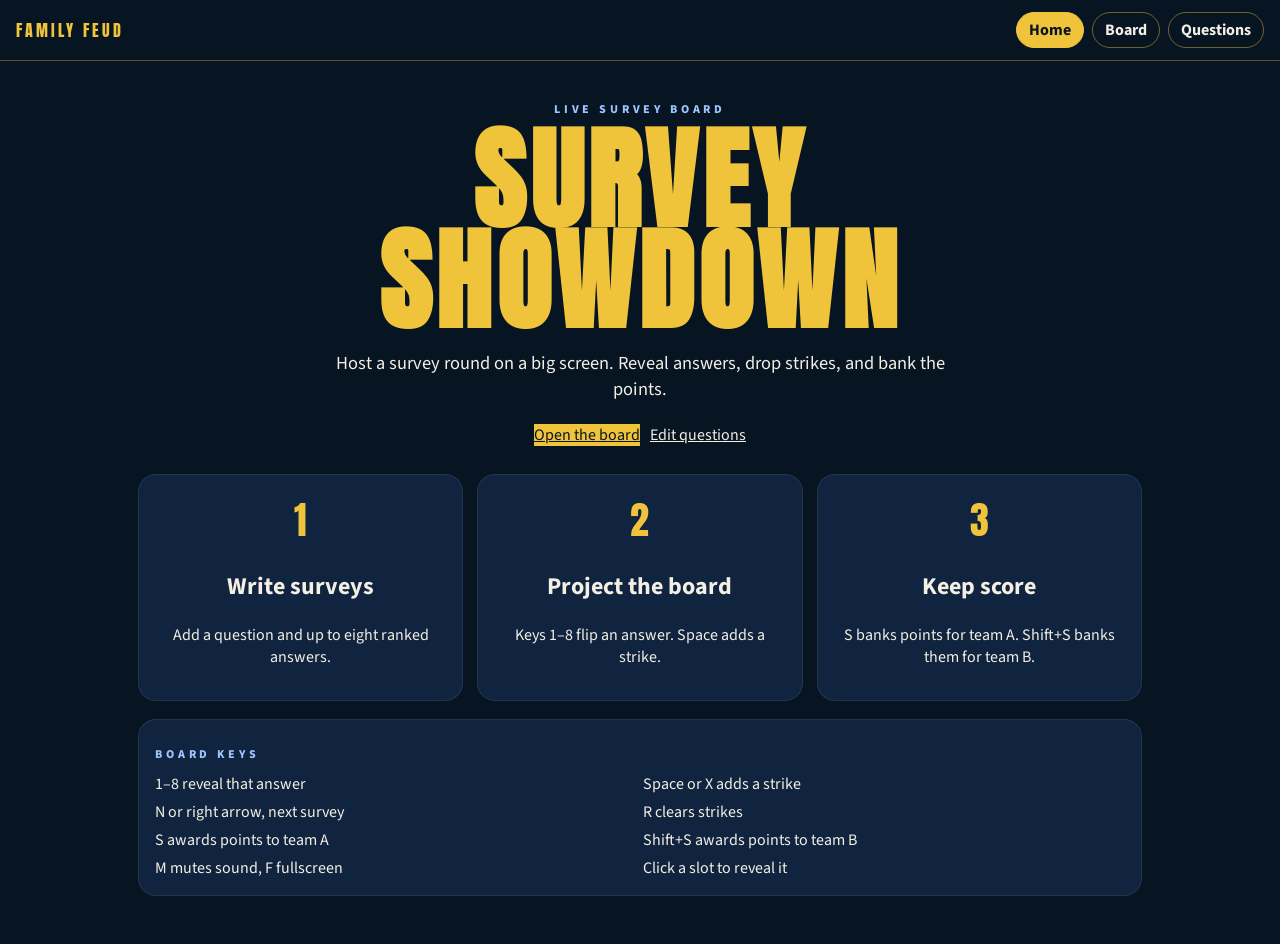
==== index.html @ 29b5832f "Update index.html" ====
<!DOCTYPE html>
<html lang="en">
<head>
  <meta charset="UTF-8" />
  <meta name="viewport" content="width=device-width, initial-scale=1" />
  <title>Family Feud</title>
  <link rel="preconnect" href="https://fonts.googleapis.com" />
  <link href="https://fonts.googleapis.com/css2?family=Anton&family=Source+Sans+3:wght@400;700;800&display=swap" rel="stylesheet" />
  <link rel="stylesheet" href="css/site.css" />
</head>
<body data-page="home">
  <header class="nav">
    <a class="brand" href="index.html">FAMILY FEUD</a>
    <nav class="links">
      <a data-nav="home" href="index.html">Home</a>
      <a data-nav="board" href="board.html">Board</a>
      <a data-nav="admin" href="admin.html">Questions</a>
    </nav>
  </header>
  <main class="wrap center">
    <p class="kicker">LIVE SURVEY BOARD</p>
    <h1>SURVEY<br />SHOWDOWN</h1>
    <p class="lede" style="margin-inline:auto">Host a survey round on a big screen. Reveal answers, drop strikes, and bank the points.</p>
    <div class="row">
      <a class="gold" href="board.html">Open the board</a>
      <a href="admin.html">Edit questions</a>
    </div>
    <section class="cards">
      <article class="card"><div class="num">1</div><h2>Write surveys</h2><p>Add a question and up to eight ranked answers.</p></article>
      <article class="card"><div class="num">2</div><h2>Project the board</h2><p>Keys 1–8 flip an answer. Space adds a strike.</p></article>
      <article class="card"><div class="num">3</div><h2>Keep score</h2><p>S banks points for team A. Shift+S banks them for team B.</p></article>
    </section>
    <section class="panel" style="margin-top:18px;text-align:left">
      <h2 class="kicker">BOARD KEYS</h2>
      <div class="keys">
        <div>1–8 reveal that answer</div>
        <div>Space or X adds a strike</div>
        <div>N or right arrow, next survey</div>
        <div>R clears strikes</div>
        <div>S awards points to team A</div>
        <div>Shift+S awards points to team B</div>
        <div>M mutes sound, F fullscreen</div>
        <div>Click a slot to reveal it</div>
      </div>
    </section>
  </main>
  <script src="js/app.js"></script>
</body>
</html>
---- css/site.css ----
:root {
  --navy: #071422;
  --panel: #10243f;
  --gold: #f0c43a;
  --cream: #f4efe4;
  --blue: #9ec4ff;
  --red: #e23d4a;
}
* { box-sizing: border-box; }
html, body { margin: 0; min-height: 100%; background: var(--navy); color: var(--cream); font-family: "Source Sans 3", "Segoe UI", sans-serif; }
a { color: inherit; }
.nav {
  display: flex; flex-wrap: wrap; justify-content: space-between; align-items: center; gap: 12px;
  padding: 12px 16px; border-bottom: 1px solid rgba(240,196,58,.35); background: rgba(7,20,34,.92);
}
.brand { font-family: Anton, Impact, sans-serif; letter-spacing: .18em; color: var(--gold); text-decoration: none; }
.links { display: flex; gap: 8px; }
.links a, button, .file-label {
  border: 1px solid rgba(240,196,58,.45); border-radius: 999px; padding: 6px 12px;
  text-decoration: none; font-weight: 700; background: transparent; color: var(--cream); cursor: pointer;
}
.links a.active, .gold { background: var(--gold); color: var(--navy); border-color: var(--gold); }
.wrap { max-width: 1040px; margin: 0 auto; padding: 28px 18px 48px; }
h1 { font-family: Anton, Impact, sans-serif; font-size: clamp(3.2rem, 10vw, 7rem); line-height: .9; color: var(--gold); margin: 8px 0; letter-spacing: .04em; }
.lede { max-width: 640px; font-size: 1.15rem; }
.center { text-align: center; }
.kicker { letter-spacing: .32em; font-size: .75rem; font-weight: 800; color: var(--blue); }
.row { display: flex; flex-wrap: wrap; gap: 10px; justify-content: center; margin-top: 22px; }
.cards { display: grid; gap: 14px; margin-top: 28px; }
@media (min-width: 800px) { .cards { grid-template-columns: repeat(3, 1fr); } }
.card, .panel { background: var(--panel); border: 1px solid rgba(255,255,255,.08); border-radius: 18px; padding: 16px; }
.num { font-family: Anton, Impact, sans-serif; font-size: 2.4rem; color: var(--gold); }
.keys { display: grid; gap: 6px; margin-top: 10px; }
@media (min-width: 700px) { .keys { grid-template-columns: 1fr 1fr; } }
label { display: block; font-size: .85rem; font-weight: 700; margin-top: 10px; }
input, textarea {
  width: 100%; margin-top: 4px; border-radius: 10px; border: 1px solid rgba(255,255,255,.16);
  background: var(--navy); color: var(--cream); padding: 8px 10px; font: inherit;
}
.grid8 { display: grid; grid-template-columns: 1fr 5.5rem; gap: 8px; margin-top: 8px; }
.q { background: #071422; border-radius: 12px; padding: 12px; margin-top: 10px; }
.actions { display: flex; gap: 8px; margin-top: 8px; flex-wrap: wrap; }
.note { color: var(--gold); min-height: 1.2em; }
.board-page { min-height: 100vh; display: flex; flex-direction: column; }
.stage { max-width: 1100px; margin: 0 auto; width: 100%; padding: 10px; display: flex; flex-direction: column; gap: 10px; flex: 1; }
.scoreline { display: grid; grid-template-columns: 1fr auto 1fr; gap: 8px; align-items: stretch; }
.team { border: 2px solid var(--gold); border-radius: 12px; text-align: center; background: #10243f; padding: 6px; }
.team input { border: 0; text-align: center; font-weight: 800; letter-spacing: .14em; color: var(--gold); background: transparent; }
.team strong { display: block; font-size: clamp(2rem, 5vw, 3.2rem); }
.logo { font-family: Anton, Impact, sans-serif; color: var(--gold); letter-spacing: .16em; font-size: clamp(1.4rem, 3vw, 2.2rem); }
.question { border: 2px solid var(--gold); background: #12315a; border-radius: 12px; text-align: center; font-weight: 800; font-size: clamp(1.05rem, 2.4vw, 1.6rem); padding: 12px; }
.slots { display: grid; gap: 8px; }
@media (min-width: 760px) { .slots { grid-template-columns: 1fr 1fr; } }
.slot {
  min-height: 64px; display: flex; border: 2px solid #2a4a7a; background: #0d2137; border-radius: 10px;
  overflow: hidden; color: inherit; text-align: left; padding: 0; width: 100%;
}
.slot.on { border-color: var(--gold); box-shadow: 0 0 16px rgba(240,196,58,.35); }
.slot .n { width: 48px; display: flex; align-items: center; justify-content: center; background: #1a3a6e; color: var(--gold); font-size: 1.4rem; font-weight: 900; }
.slot .body { flex: 1; display: flex; align-items: center; justify-content: space-between; padding: 0 12px; font-weight: 800; text-transform: uppercase; }
.slot .body span { opacity: 0; }
.slot.on .body span { opacity: 1; }
.slot .pts { color: var(--gold); font-size: 1.3rem; }
.slot.empty { opacity: .25; }
.strikes { display: flex; justify-content: center; gap: 12px; }
.x {
  width: 58px; height: 58px; border: 4px solid #555; border-radius: 12px; display: flex; align-items: center; justify-content: center;
  font-size: 2rem; font-weight: 900; color: transparent;
}
.x.on { border-color: var(--red); color: var(--red); background: #2a0a0a; }
.bigx { position: fixed; inset: 0; display: flex; align-items: center; justify-content: center; font-size: 40vw; font-weight: 900; color: var(--red); pointer-events: none; }
.flash { position: fixed; top: 38%; left: 50%; transform: translateX(-50%); font-size: 5rem; font-weight: 900; color: var(--gold); pointer-events: none; }
.controls { display: flex; flex-wrap: wrap; gap: 8px; justify-content: center; }
.red { background: var(--red); border-color: var(--red); }
.file-label input { display: none; }
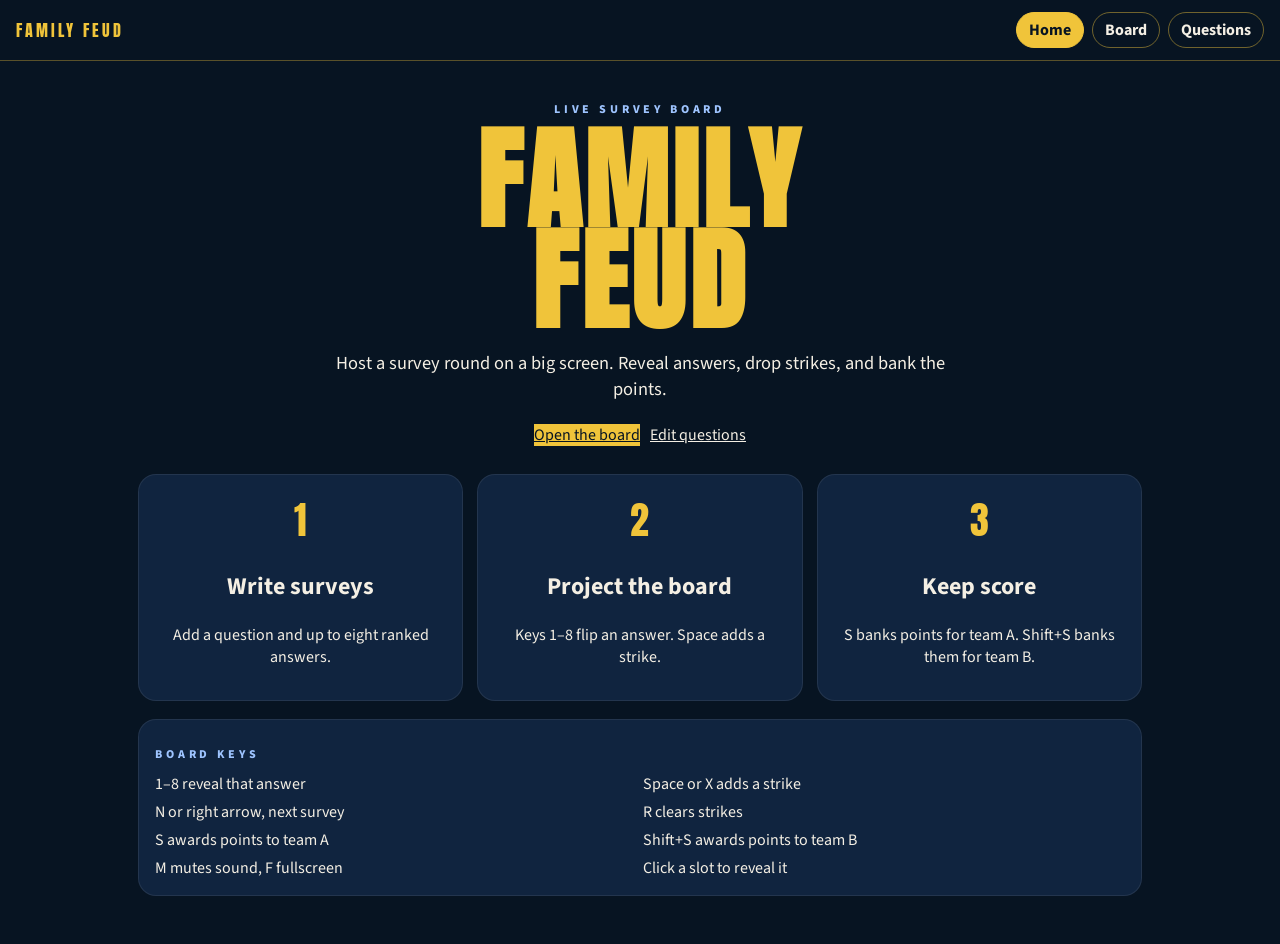
==== commit 2cad9791: "Update index.html" ====
--- a/index.html
+++ b/index.html
@@ -19,7 +19,7 @@
   </header>
   <main class="wrap center">
     <p class="kicker">LIVE SURVEY BOARD</p>
-    <h1>SURVEY<br />SHOWDOWN</h1>
+    <h1>FAMILY<br />FEUD</h1>
     <p class="lede" style="margin-inline:auto">Host a survey round on a big screen. Reveal answers, drop strikes, and bank the points.</p>
     <div class="row">
       <a class="gold" href="board.html">Open the board</a>
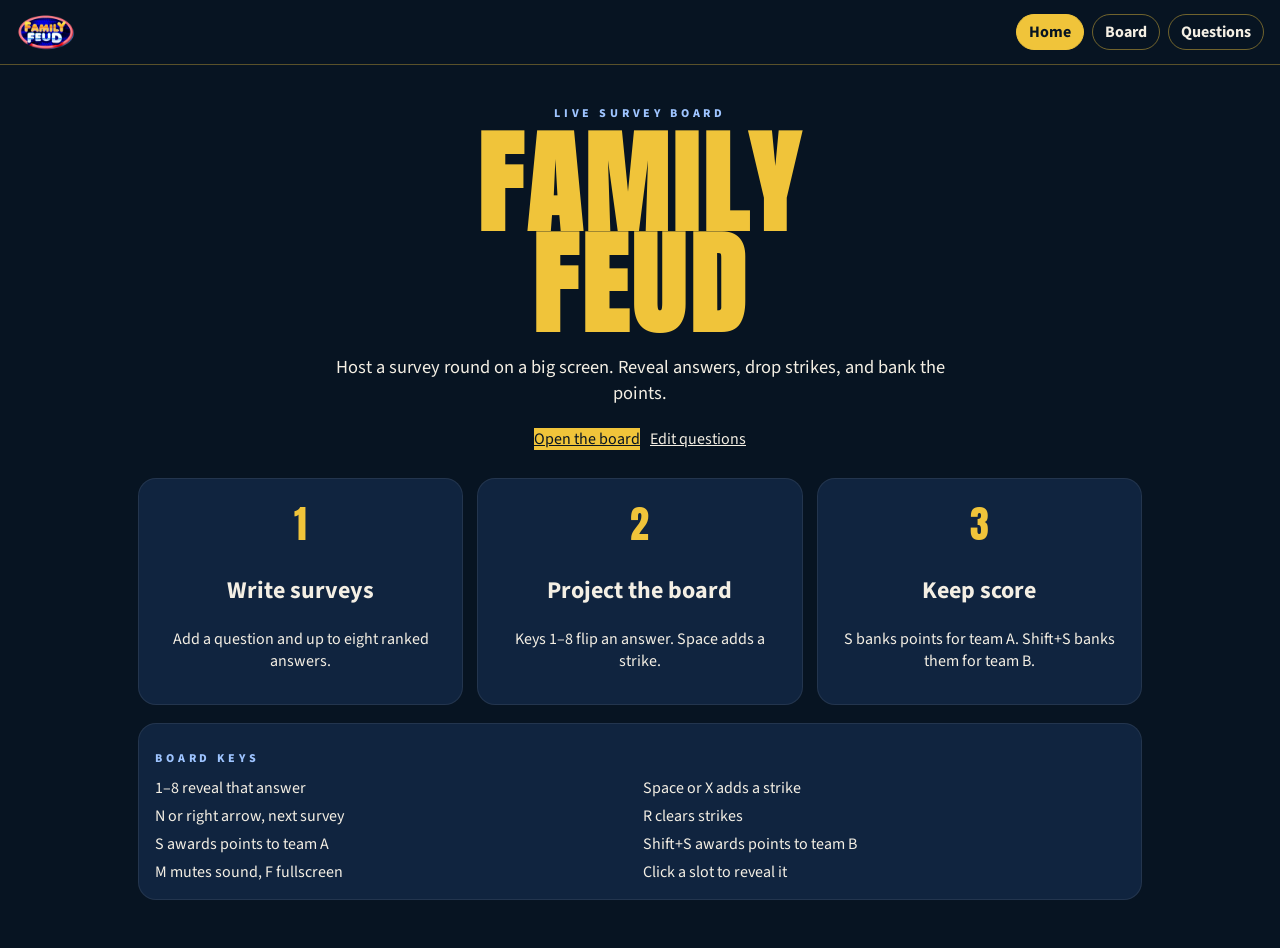
==== commit 9e51eb0f: "Update index.html" ====
--- a/index.html
+++ b/index.html
@@ -10,7 +10,7 @@
 </head>
 <body data-page="home">
   <header class="nav">
-    <a class="brand" href="index.html">FAMILY FEUD</a>
+    <a class="brand" href="index.html" aria-label="Family Feud"><img src="familyfeud.png" alt="Family Feud" style="display:block; height:40px; width:auto;" /></a>
     <nav class="links">
       <a data-nav="home" href="index.html">Home</a>
       <a data-nav="board" href="board.html">Board</a>
--- a/css/site.css
+++ b/css/site.css
@@ -68,6 +68,7 @@
   font-size: 2rem; font-weight: 900; color: transparent;
 }
 .x.on { border-color: var(--red); color: var(--red); background: #2a0a0a; }
+[hidden] { display: none !important; }
 .bigx { position: fixed; inset: 0; display: flex; align-items: center; justify-content: center; font-size: 40vw; font-weight: 900; color: var(--red); pointer-events: none; }
 .flash { position: fixed; top: 38%; left: 50%; transform: translateX(-50%); font-size: 5rem; font-weight: 900; color: var(--gold); pointer-events: none; }
 .controls { display: flex; flex-wrap: wrap; gap: 8px; justify-content: center; }
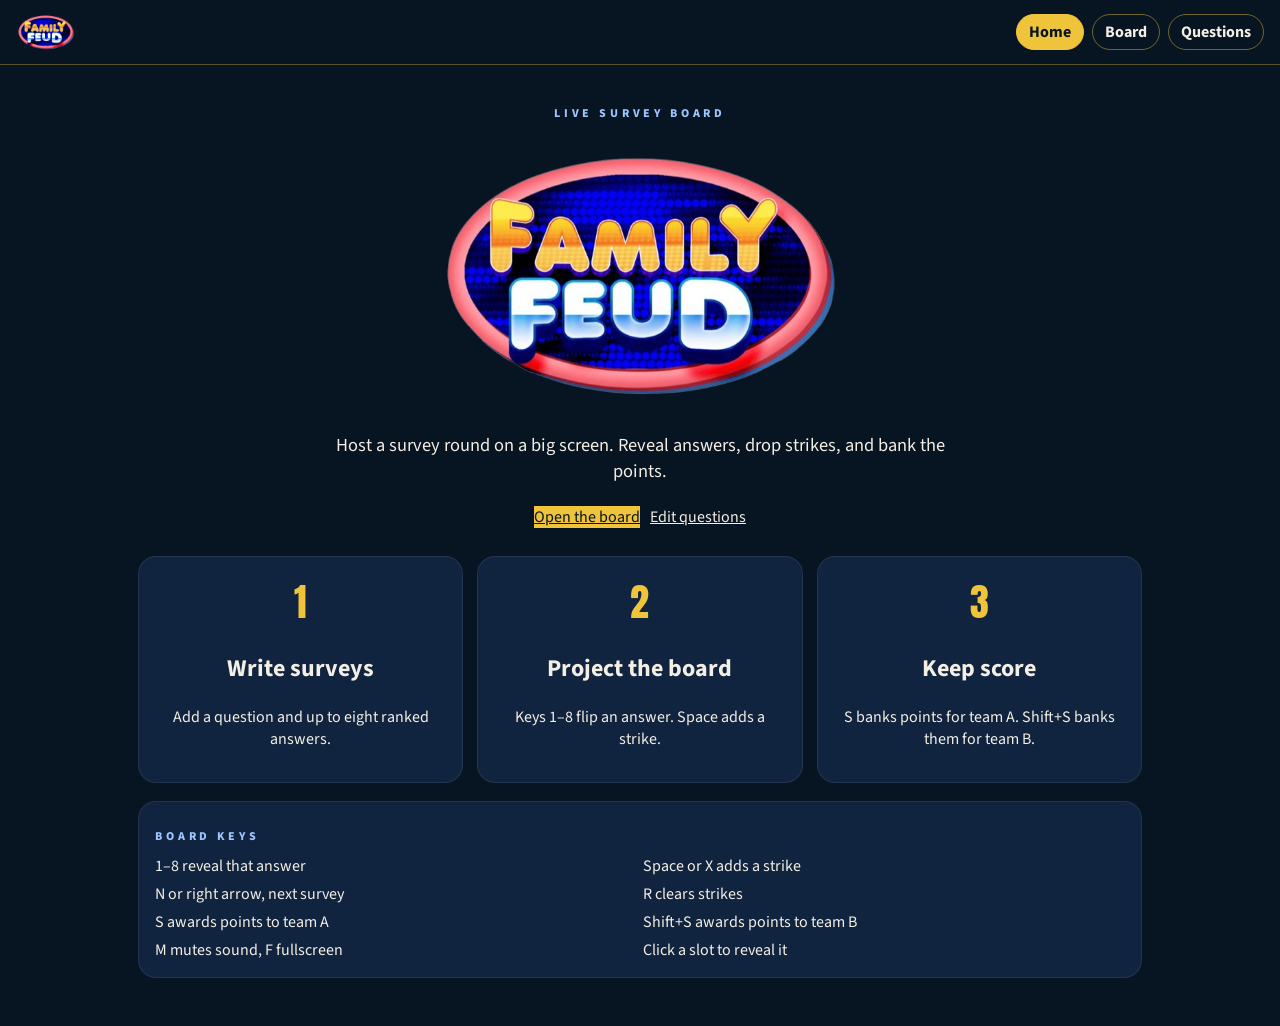
==== commit b0da0edf: "Update index.html" ====
--- a/index.html
+++ b/index.html
@@ -19,7 +19,7 @@
   </header>
   <main class="wrap center">
     <p class="kicker">LIVE SURVEY BOARD</p>
-    <h1>FAMILY<br />FEUD</h1>
+    <h1><img src="familyfeud.png" alt="Family Feud" style="display:block; margin:0 auto; width:100%; max-width:420px; height:auto;" /></h1>
     <p class="lede" style="margin-inline:auto">Host a survey round on a big screen. Reveal answers, drop strikes, and bank the points.</p>
     <div class="row">
       <a class="gold" href="board.html">Open the board</a>
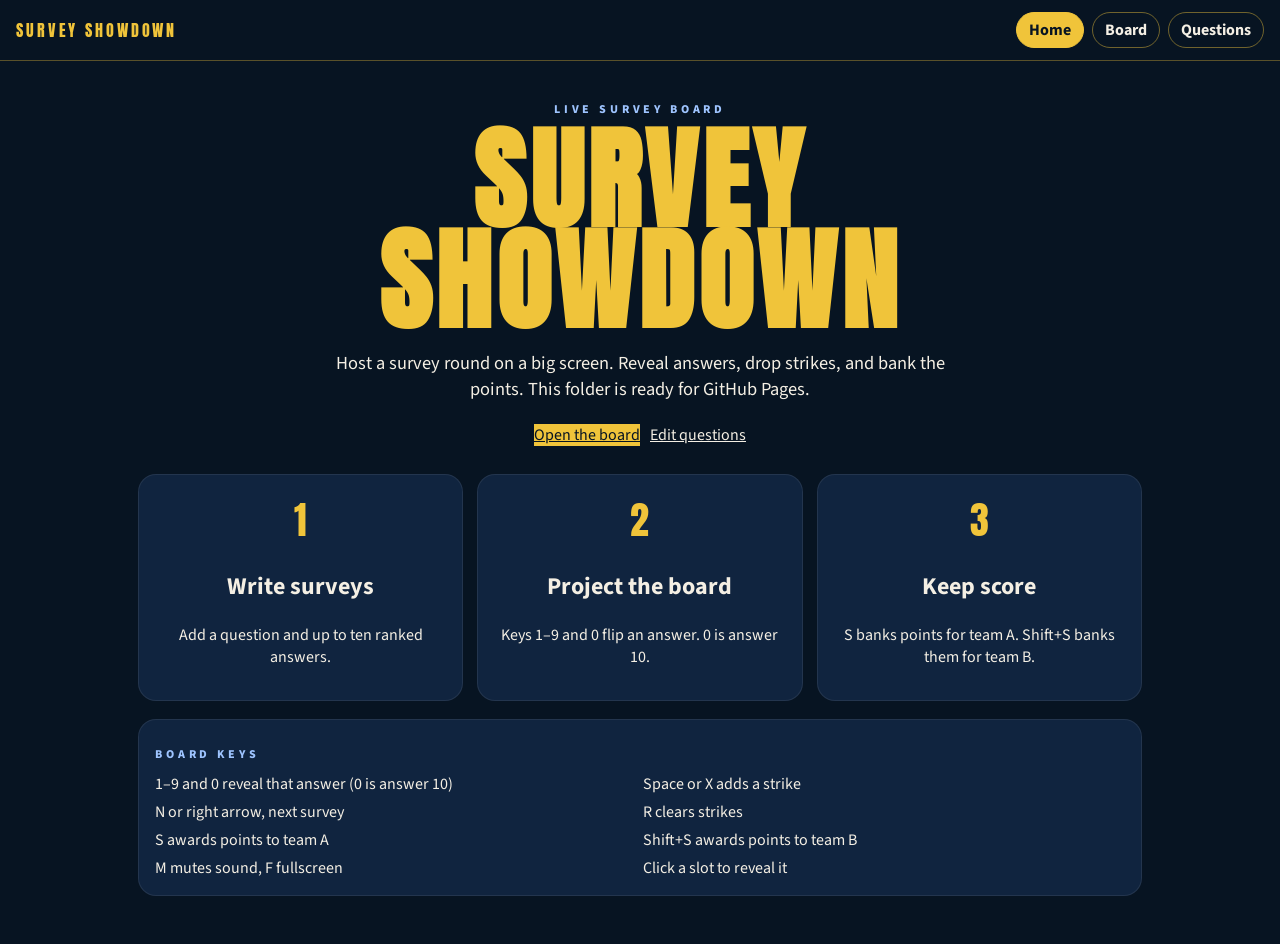
==== commit a1f64681: "Allow ten answers on each survey board" ====
--- a/index.html
+++ b/index.html
@@ -3,14 +3,91 @@
 <head>
   <meta charset="UTF-8" />
   <meta name="viewport" content="width=device-width, initial-scale=1" />
-  <title>Family Feud</title>
+  <title>Survey Showdown</title>
   <link rel="preconnect" href="https://fonts.googleapis.com" />
   <link href="https://fonts.googleapis.com/css2?family=Anton&family=Source+Sans+3:wght@400;700;800&display=swap" rel="stylesheet" />
-  <link rel="stylesheet" href="css/site.css" />
+  <style>
+:root {
+  --navy: #071422;
+  --panel: #10243f;
+  --gold: #f0c43a;
+  --cream: #f4efe4;
+  --blue: #9ec4ff;
+  --red: #e23d4a;
+}
+* { box-sizing: border-box; }
+html, body { margin: 0; min-height: 100%; background: var(--navy); color: var(--cream); font-family: "Source Sans 3", "Segoe UI", sans-serif; }
+a { color: inherit; }
+.nav {
+  display: flex; flex-wrap: wrap; justify-content: space-between; align-items: center; gap: 12px;
+  padding: 12px 16px; border-bottom: 1px solid rgba(240,196,58,.35); background: rgba(7,20,34,.92);
+}
+.brand { font-family: Anton, Impact, sans-serif; letter-spacing: .18em; color: var(--gold); text-decoration: none; }
+.links { display: flex; gap: 8px; }
+.links a, button, .file-label {
+  border: 1px solid rgba(240,196,58,.45); border-radius: 999px; padding: 6px 12px;
+  text-decoration: none; font-weight: 700; background: transparent; color: var(--cream); cursor: pointer;
+}
+.links a.active, .gold { background: var(--gold); color: var(--navy); border-color: var(--gold); }
+.wrap { max-width: 1040px; margin: 0 auto; padding: 28px 18px 48px; }
+h1 { font-family: Anton, Impact, sans-serif; font-size: clamp(3.2rem, 10vw, 7rem); line-height: .9; color: var(--gold); margin: 8px 0; letter-spacing: .04em; }
+.lede { max-width: 640px; font-size: 1.15rem; }
+.center { text-align: center; }
+.kicker { letter-spacing: .32em; font-size: .75rem; font-weight: 800; color: var(--blue); }
+.row { display: flex; flex-wrap: wrap; gap: 10px; justify-content: center; margin-top: 22px; }
+.cards { display: grid; gap: 14px; margin-top: 28px; }
+@media (min-width: 800px) { .cards { grid-template-columns: repeat(3, 1fr); } }
+.card, .panel { background: var(--panel); border: 1px solid rgba(255,255,255,.08); border-radius: 18px; padding: 16px; }
+.num { font-family: Anton, Impact, sans-serif; font-size: 2.4rem; color: var(--gold); }
+.keys { display: grid; gap: 6px; margin-top: 10px; }
+@media (min-width: 700px) { .keys { grid-template-columns: 1fr 1fr; } }
+label { display: block; font-size: .85rem; font-weight: 700; margin-top: 10px; }
+input, textarea {
+  width: 100%; margin-top: 4px; border-radius: 10px; border: 1px solid rgba(255,255,255,.16);
+  background: var(--navy); color: var(--cream); padding: 8px 10px; font: inherit;
+}
+.grid8 { display: grid; grid-template-columns: 1fr 5.5rem; gap: 8px; margin-top: 8px; }
+.q { background: #071422; border-radius: 12px; padding: 12px; margin-top: 10px; }
+.actions { display: flex; gap: 8px; margin-top: 8px; flex-wrap: wrap; }
+.note { color: var(--gold); min-height: 1.2em; }
+.board-page { min-height: 100vh; display: flex; flex-direction: column; }
+.stage { max-width: 1100px; margin: 0 auto; width: 100%; padding: 10px; display: flex; flex-direction: column; gap: 10px; flex: 1; }
+.scoreline { display: grid; grid-template-columns: 1fr auto 1fr; gap: 8px; align-items: stretch; }
+.team { border: 2px solid var(--gold); border-radius: 12px; text-align: center; background: #10243f; padding: 6px; }
+.team input { border: 0; text-align: center; font-weight: 800; letter-spacing: .14em; color: var(--gold); background: transparent; }
+.team strong { display: block; font-size: clamp(2rem, 5vw, 3.2rem); }
+.logo { font-family: Anton, Impact, sans-serif; color: var(--gold); letter-spacing: .16em; font-size: clamp(1.4rem, 3vw, 2.2rem); }
+.question { border: 2px solid var(--gold); background: #12315a; border-radius: 12px; text-align: center; font-weight: 800; font-size: clamp(1.05rem, 2.4vw, 1.6rem); padding: 12px; }
+.slots { display: grid; gap: 8px; }
+@media (min-width: 760px) { .slots { grid-template-columns: 1fr 1fr; } }
+.slot {
+  min-height: 64px; display: flex; border: 2px solid #2a4a7a; background: #0d2137; border-radius: 10px;
+  overflow: hidden; color: inherit; text-align: left; padding: 0; width: 100%;
+}
+.slot.on { border-color: var(--gold); box-shadow: 0 0 16px rgba(240,196,58,.35); }
+.slot .n { width: 48px; display: flex; align-items: center; justify-content: center; background: #1a3a6e; color: var(--gold); font-size: 1.4rem; font-weight: 900; }
+.slot .body { flex: 1; display: flex; align-items: center; justify-content: space-between; padding: 0 12px; font-weight: 800; text-transform: uppercase; }
+.slot .body span { opacity: 0; }
+.slot.on .body span { opacity: 1; }
+.slot .pts { color: var(--gold); font-size: 1.3rem; }
+.slot.empty { opacity: .25; }
+.strikes { display: flex; justify-content: center; gap: 12px; }
+.x {
+  width: 58px; height: 58px; border: 4px solid #555; border-radius: 12px; display: flex; align-items: center; justify-content: center;
+  font-size: 2rem; font-weight: 900; color: transparent;
+}
+.x.on { border-color: var(--red); color: var(--red); background: #2a0a0a; }
+.bigx { position: fixed; inset: 0; display: flex; align-items: center; justify-content: center; font-size: 40vw; font-weight: 900; color: var(--red); pointer-events: none; }
+.flash { position: fixed; top: 38%; left: 50%; transform: translateX(-50%); font-size: 5rem; font-weight: 900; color: var(--gold); pointer-events: none; }
+.controls { display: flex; flex-wrap: wrap; gap: 8px; justify-content: center; }
+.red { background: var(--red); border-color: var(--red); }
+.file-label input { display: none; }
+
+</style>
 </head>
 <body data-page="home">
   <header class="nav">
-    <a class="brand" href="index.html" aria-label="Family Feud"><img src="familyfeud.png" alt="Family Feud" style="display:block; height:40px; width:auto;" /></a>
+    <a class="brand" href="index.html">SURVEY SHOWDOWN</a>
     <nav class="links">
       <a data-nav="home" href="index.html">Home</a>
       <a data-nav="board" href="board.html">Board</a>
@@ -19,21 +96,21 @@
   </header>
   <main class="wrap center">
     <p class="kicker">LIVE SURVEY BOARD</p>
-    <h1><img src="familyfeud.png" alt="Family Feud" style="display:block; margin:0 auto; width:100%; max-width:420px; height:auto;" /></h1>
-    <p class="lede" style="margin-inline:auto">Host a survey round on a big screen. Reveal answers, drop strikes, and bank the points.</p>
+    <h1>SURVEY<br />SHOWDOWN</h1>
+    <p class="lede" style="margin-inline:auto">Host a survey round on a big screen. Reveal answers, drop strikes, and bank the points. This folder is ready for GitHub Pages.</p>
     <div class="row">
       <a class="gold" href="board.html">Open the board</a>
       <a href="admin.html">Edit questions</a>
     </div>
     <section class="cards">
-      <article class="card"><div class="num">1</div><h2>Write surveys</h2><p>Add a question and up to eight ranked answers.</p></article>
-      <article class="card"><div class="num">2</div><h2>Project the board</h2><p>Keys 1–8 flip an answer. Space adds a strike.</p></article>
+      <article class="card"><div class="num">1</div><h2>Write surveys</h2><p>Add a question and up to ten ranked answers.</p></article>
+      <article class="card"><div class="num">2</div><h2>Project the board</h2><p>Keys 1–9 and 0 flip an answer. 0 is answer 10.</p></article>
       <article class="card"><div class="num">3</div><h2>Keep score</h2><p>S banks points for team A. Shift+S banks them for team B.</p></article>
     </section>
     <section class="panel" style="margin-top:18px;text-align:left">
       <h2 class="kicker">BOARD KEYS</h2>
       <div class="keys">
-        <div>1–8 reveal that answer</div>
+        <div>1–9 and 0 reveal that answer (0 is answer 10)</div>
         <div>Space or X adds a strike</div>
         <div>N or right arrow, next survey</div>
         <div>R clears strikes</div>
@@ -44,6 +121,394 @@
       </div>
     </section>
   </main>
-  <script src="js/app.js"></script>
+  <script>
+const KEY = "survey-showdown-v1";
+const SETTINGS_KEY = "survey-showdown-settings";
+const SCORES_KEY = "survey-showdown-scores";
+
+const SAMPLES = [
+  {
+    id: "sample-sleep",
+    question: "Name something people do when they cannot sleep",
+    answers: [
+      ["Count sheep", 28], ["Watch TV", 22], ["Read a book", 15], ["Warm milk", 12],
+      ["Scroll a phone", 9], ["Listen to music", 6], ["Worry", 5], ["Get a snack", 3],
+      ["Toss and turn", 2], ["Pray", 1],
+    ],
+  },
+  {
+    id: "sample-sick",
+    question: "Name a reason people call in sick",
+    answers: [
+      ["Actually sick", 35], ["Need a day off", 18], ["Kids are home", 14], ["Doctor visit", 12],
+      ["Too tired", 8], ["Bad weather", 6], ["Overslept", 4], ["Car trouble", 3],
+      ["Appointment", 2], ["Migraine", 1],
+    ],
+  },
+  {
+    id: "sample-drawer",
+    question: "Name something you find in a kitchen drawer",
+    answers: [
+      ["Utensils", 32], ["Junk mail", 20], ["Batteries", 14], ["Rubber bands", 10],
+      ["Tape", 8], ["Scissors", 7], ["Takeout menus", 5], ["Matches", 4],
+      ["Twist ties", 2], ["Coupons", 1],
+    ],
+  },
+].map(pack);
+
+function pack(row) {
+  return {
+    id: row.id,
+    question: row.question,
+    answers: row.answers.map(([text, points]) => ({ text, points })),
+  };
+}
+
+function uid() {
+  return Math.random().toString(36).slice(2, 10);
+}
+
+function loadSurveys() {
+  try {
+    const raw = localStorage.getItem(KEY);
+    const parsed = raw ? JSON.parse(raw) : null;
+    if (!Array.isArray(parsed) || !parsed.length) return SAMPLES;
+    return parsed;
+  } catch {
+    return SAMPLES;
+  }
+}
+
+function saveSurveys(list) {
+  localStorage.setItem(KEY, JSON.stringify(list));
+}
+
+function loadSettings() {
+  try {
+    return JSON.parse(localStorage.getItem(SETTINGS_KEY) || "{}");
+  } catch {
+    return {};
+  }
+}
+
+function normalize(input) {
+  const answers = (input.answers || [])
+    .map((a) => ({ text: String(a.text || "").trim(), points: Math.max(0, Math.round(Number(a.points) || 0)) }))
+    .filter((a) => a.text)
+    .sort((a, b) => b.points - a.points)
+    .slice(0, 10);
+  return { id: input.id || uid(), question: String(input.question || "").trim(), answers };
+}
+
+const audioBag = { ctx: null, muted: false };
+
+function audio() {
+  if (!audioBag.ctx) audioBag.ctx = new AudioContext();
+  if (audioBag.ctx.state === "suspended") audioBag.ctx.resume();
+  return audioBag.ctx;
+}
+
+function tone(freq, duration, type, gainValue, when = 0) {
+  if (audioBag.muted) return;
+  const a = audio();
+  const osc = a.createOscillator();
+  const gain = a.createGain();
+  osc.type = type;
+  osc.frequency.value = freq;
+  const t = a.currentTime + when;
+  gain.gain.setValueAtTime(0.0001, t);
+  gain.gain.exponentialRampToValueAtTime(gainValue, t + 0.012);
+  gain.gain.exponentialRampToValueAtTime(0.0001, t + duration);
+  osc.connect(gain);
+  gain.connect(a.destination);
+  osc.start(t);
+  osc.stop(t + duration + 0.02);
+}
+
+const sounds = {
+  reveal() { tone(880, 0.16, "sine", 0.28); tone(1175, 0.32, "sine", 0.22, 0.06); },
+  strike() { tone(110, 0.42, "sawtooth", 0.22); tone(78, 0.4, "square", 0.12); },
+  points() { [523, 659, 784, 1046].forEach((f, i) => tone(f, 0.26, "triangle", 0.22, i * 0.07)); },
+  next() { tone(320, 0.14, "sine", 0.12); },
+  toggle() { audioBag.muted = !audioBag.muted; return audioBag.muted; },
+};
+
+function nav(active) {
+  document.querySelectorAll("[data-nav]").forEach((el) => {
+    if (el.getAttribute("data-nav") === active) el.classList.add("active");
+  });
+}
+
+function bootAdmin() {
+  nav("admin");
+  let surveys = loadSurveys();
+  const settings = loadSettings();
+  const question = document.querySelector("#question");
+  const note = document.querySelector("#note");
+  const list = document.querySelector("#list");
+  const url = document.querySelector("#url");
+  const key = document.querySelector("#key");
+  const editing = { id: "" };
+  url.value = settings.url || "";
+  key.value = settings.anonKey || "";
+
+  const inputs = [...document.querySelectorAll("[data-answer]")];
+  const points = [...document.querySelectorAll("[data-points]")];
+
+  function clearForm() {
+    editing.id = "";
+    question.value = "";
+    inputs.forEach((el) => { el.value = ""; });
+    points.forEach((el) => { el.value = ""; });
+  }
+
+  function render() {
+    list.innerHTML = surveys.map((s) => `
+      <article class="q">
+        <strong>${escapeHtml(s.question)}</strong>
+        <p>${escapeHtml(s.answers.map((a) => `${a.text} (${a.points})`).join(" · "))}</p>
+        <div class="actions">
+          <button type="button" data-edit="${s.id}">Edit</button>
+          <button type="button" class="red" data-del="${s.id}">Delete</button>
+        </div>
+      </article>`).join("") || "<p>No questions yet.</p>";
+  }
+
+  document.querySelector("#form").addEventListener("submit", (e) => {
+    e.preventDefault();
+    const clean = normalize({
+      id: editing.id,
+      question: question.value,
+      answers: inputs.map((el, i) => ({ text: el.value, points: points[i].value })),
+    });
+    if (!clean.question || !clean.answers.length) {
+      note.textContent = "Add a question and at least one answer.";
+      return;
+    }
+    surveys = surveys.some((s) => s.id === clean.id)
+      ? surveys.map((s) => (s.id === clean.id ? clean : s))
+      : [...surveys, clean];
+    saveSurveys(surveys);
+    clearForm();
+    render();
+    note.textContent = "Saved in this browser.";
+  });
+
+  list.addEventListener("click", (e) => {
+    const edit = e.target.closest("[data-edit]");
+    const del = e.target.closest("[data-del]");
+    if (edit) {
+      const found = surveys.find((s) => s.id === edit.dataset.edit);
+      if (!found) return;
+      editing.id = found.id;
+      question.value = found.question;
+      inputs.forEach((el, i) => { el.value = found.answers[i]?.text || ""; });
+      points.forEach((el, i) => { el.value = found.answers[i]?.points || ""; });
+      window.scrollTo({ top: 0, behavior: "smooth" });
+    }
+    if (del) {
+      surveys = surveys.filter((s) => s.id !== del.dataset.del);
+      saveSurveys(surveys);
+      render();
+    }
+  });
+
+  document.querySelector("#upload").addEventListener("click", async () => {
+    const cloud = { url: url.value.trim(), anonKey: key.value.trim() };
+    localStorage.setItem(SETTINGS_KEY, JSON.stringify(cloud));
+    if (!cloud.url || !cloud.anonKey) return (note.textContent = "Add a Supabase URL and anon key.");
+    const res = await fetch(cloud.url.replace(/\/+$/, "") + "/rest/v1/surveys", {
+      method: "POST",
+      headers: {
+        apikey: cloud.anonKey,
+        Authorization: "Bearer " + cloud.anonKey,
+        "Content-Type": "application/json",
+        Prefer: "resolution=merge-duplicates,return=minimal",
+      },
+      body: JSON.stringify(surveys),
+    });
+    note.textContent = res.ok ? "Uploaded to Supabase." : "Upload failed (" + res.status + ")";
+  });
+
+  document.querySelector("#download").addEventListener("click", async () => {
+    const cloud = { url: url.value.trim(), anonKey: key.value.trim() };
+    localStorage.setItem(SETTINGS_KEY, JSON.stringify(cloud));
+    if (!cloud.url || !cloud.anonKey) return (note.textContent = "Add a Supabase URL and anon key.");
+    const res = await fetch(cloud.url.replace(/\/+$/, "") + "/rest/v1/surveys?select=id,question,answers", {
+      headers: { apikey: cloud.anonKey, Authorization: "Bearer " + cloud.anonKey },
+    });
+    if (!res.ok) return (note.textContent = "Download failed (" + res.status + ")");
+    const rows = await res.json();
+    surveys = rows.map(normalize).filter((s) => s.question);
+    saveSurveys(surveys);
+    render();
+    note.textContent = "Loaded " + surveys.length + " surveys.";
+  });
+
+  document.querySelector("#export").addEventListener("click", () => {
+    const blob = new Blob([JSON.stringify(surveys, null, 2)], { type: "application/json" });
+    const href = URL.createObjectURL(blob);
+    const a = document.createElement("a");
+    a.href = href;
+    a.download = "surveys.json";
+    a.click();
+    URL.revokeObjectURL(href);
+  });
+
+  document.querySelector("#import").addEventListener("change", (e) => {
+    const file = e.target.files[0];
+    if (!file) return;
+    const reader = new FileReader();
+    reader.onload = () => {
+      surveys = JSON.parse(String(reader.result)).map(normalize).filter((s) => s.question);
+      saveSurveys(surveys);
+      render();
+      note.textContent = "Imported " + surveys.length + " surveys.";
+    };
+    reader.readAsText(file);
+  });
+
+  render();
+}
+
+function escapeHtml(value) {
+  return String(value).replace(/[&<>"']/g, (ch) => {
+    const code = ch.charCodeAt(0);
+    if (code === 38) return "&" + "amp;";
+    if (code === 60) return "&" + "lt;";
+    if (code === 62) return "&" + "gt;";
+    if (code === 34) return "&" + "quot;";
+    return "&" + "#39;";
+  });
+}
+
+function bootBoard() {
+  nav("board");
+  const surveys = loadSurveys();
+  let index = 0;
+  let open = new Set();
+  let strikes = 0;
+  let scores = JSON.parse(localStorage.getItem(SCORES_KEY) || "null") || {
+    leftName: "TEAM A", rightName: "TEAM B", leftScore: 0, rightScore: 0,
+  };
+  const question = document.querySelector("#question");
+  const slots = document.querySelector("#slots");
+  const count = document.querySelector("#count");
+  const strikeEls = [...document.querySelectorAll("[data-strike]")];
+  const bigx = document.querySelector("#bigx");
+  const flash = document.querySelector("#flash");
+  const leftName = document.querySelector("#left-name");
+  const rightName = document.querySelector("#right-name");
+  const leftScore = document.querySelector("#left-score");
+  const rightScore = document.querySelector("#right-score");
+
+  function paintScores() {
+    leftName.value = scores.leftName;
+    rightName.value = scores.rightName;
+    leftScore.textContent = scores.leftScore;
+    rightScore.textContent = scores.rightScore;
+    localStorage.setItem(SCORES_KEY, JSON.stringify(scores));
+  }
+
+  function paint() {
+    const survey = surveys[index];
+    count.textContent = index + 1 + " / " + surveys.length;
+    question.textContent = survey.question;
+    slots.innerHTML = Array.from({ length: 10 }, (_, i) => {
+      const answer = survey.answers[i];
+      if (!answer) return `<div class="slot empty"><span class="n">${i + 1}</span></div>`;
+      const on = open.has(i) ? " on" : "";
+      return `<button class="slot${on}" data-slot="${i}"><span class="n">${i + 1}</span><span class="body"><span>${escapeHtml(answer.text)}</span><span class="pts">${answer.points}</span></span></button>`;
+    }).join("");
+    strikeEls.forEach((el, i) => el.classList.toggle("on", strikes > i));
+    paintScores();
+  }
+
+  function reveal(i) {
+    const survey = surveys[index];
+    if (!survey.answers[i] || open.has(i)) return;
+    open.add(i);
+    sounds.reveal();
+    paint();
+  }
+
+  function addStrike() {
+    if (strikes >= 3) return;
+    strikes += 1;
+    sounds.strike();
+    bigx.hidden = false;
+    setTimeout(() => { bigx.hidden = true; }, 700);
+    paint();
+  }
+
+  function award(side) {
+    const survey = surveys[index];
+    let total = 0;
+    open.forEach((i) => { total += survey.answers[i].points; });
+    if (!total) return;
+    scores[side] += total;
+    sounds.points();
+    flash.hidden = false;
+    flash.textContent = "+" + total;
+    setTimeout(() => { flash.hidden = true; }, 1100);
+    paintScores();
+  }
+
+  function go(delta) {
+    index = (index + delta + surveys.length) % surveys.length;
+    open = new Set();
+    strikes = 0;
+    sounds.next();
+    paint();
+  }
+
+  slots.addEventListener("click", (e) => {
+    const slot = e.target.closest("[data-slot]");
+    if (slot) reveal(Number(slot.dataset.slot));
+  });
+  document.querySelector("#strike").addEventListener("click", addStrike);
+  document.querySelector("#clear").addEventListener("click", () => { strikes = 0; paint(); });
+  document.querySelector("#points-a").addEventListener("click", () => award("leftScore"));
+  document.querySelector("#points-b").addEventListener("click", () => award("rightScore"));
+  document.querySelector("#prev").addEventListener("click", () => go(-1));
+  document.querySelector("#next").addEventListener("click", () => go(1));
+  document.querySelector("#mute").addEventListener("click", (e) => {
+    e.currentTarget.textContent = sounds.toggle() ? "Sound off" : "Sound on";
+  });
+  leftName.addEventListener("input", () => { scores.leftName = leftName.value.toUpperCase(); paintScores(); });
+  rightName.addEventListener("input", () => { scores.rightName = rightName.value.toUpperCase(); paintScores(); });
+
+  window.addEventListener("keydown", (e) => {
+    if (e.target.tagName === "INPUT" || e.target.tagName === "TEXTAREA") return;
+    const key = e.key.toLowerCase();
+    if (key >= "1" && key <= "9") reveal(Number(key) - 1);
+    if (key === "0") reveal(9);
+    if (key === " " || key === "x") { e.preventDefault(); addStrike(); }
+    if (key === "n" || key === "arrowright") go(1);
+    if (key === "arrowleft") go(-1);
+    if (key === "r") { strikes = 0; paint(); }
+    if (key === "s") award(e.shiftKey ? "rightScore" : "leftScore");
+    if (key === "m") document.querySelector("#mute").click();
+    if (key === "f") {
+      if (!document.fullscreenElement) document.documentElement.requestFullscreen();
+      else document.exitFullscreen();
+    }
+  });
+
+  if (!surveys.length) {
+    question.textContent = "Add a question first.";
+    return;
+  }
+  paint();
+}
+
+document.addEventListener("DOMContentLoaded", () => {
+  const page = document.body.dataset.page;
+  if (page === "admin") bootAdmin();
+  if (page === "board") bootBoard();
+  if (page === "home") nav("home");
+});
+
+</script>
 </body>
 </html>
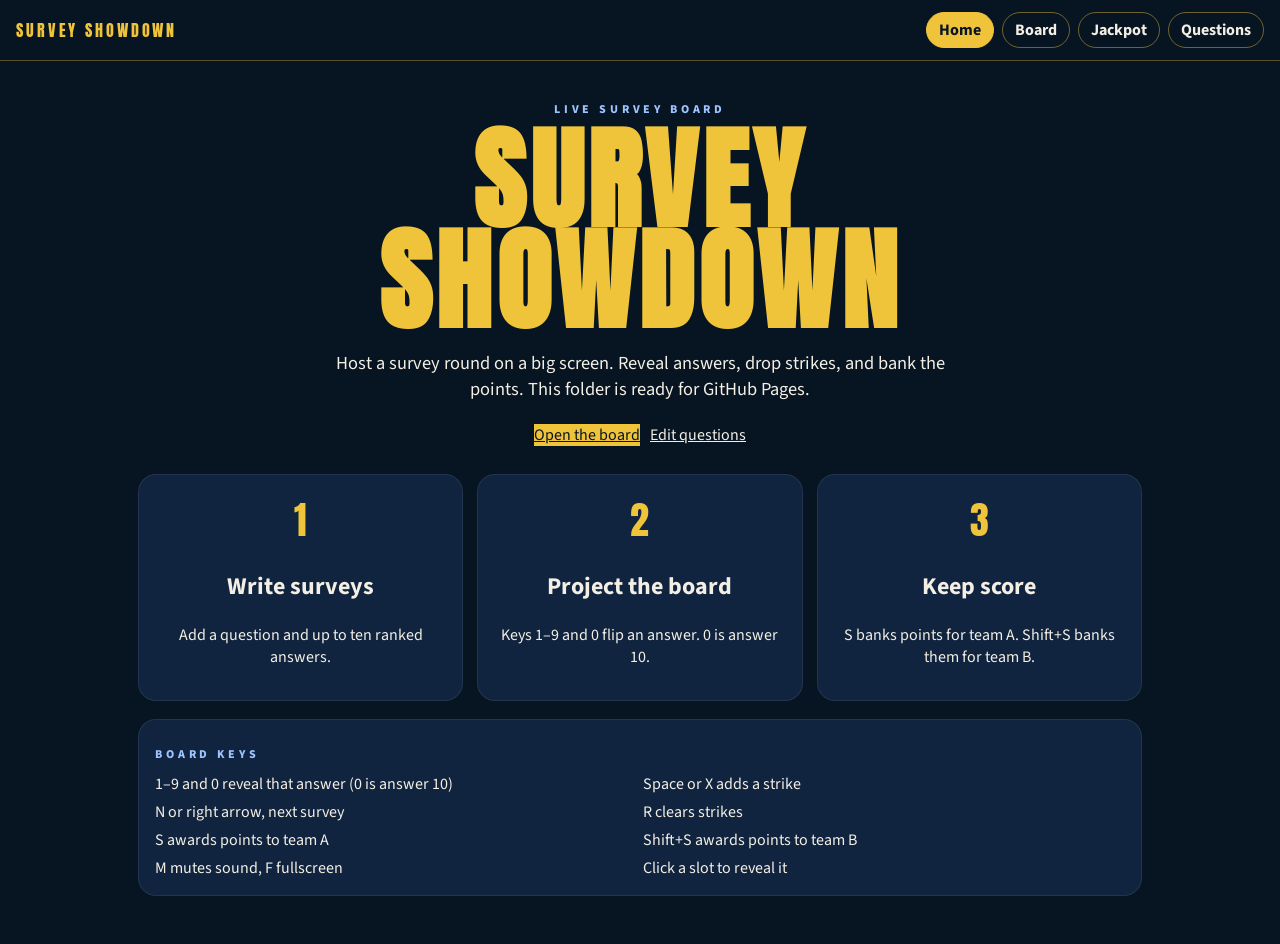
==== commit c2025494: "Add the Jackpot tab next to the survey board on main" ====
--- a/index.html
+++ b/index.html
@@ -58,10 +58,14 @@
 .team strong { display: block; font-size: clamp(2rem, 5vw, 3.2rem); }
 .logo { font-family: Anton, Impact, sans-serif; color: var(--gold); letter-spacing: .16em; font-size: clamp(1.4rem, 3vw, 2.2rem); }
 .question { border: 2px solid var(--gold); background: #12315a; border-radius: 12px; text-align: center; font-weight: 800; font-size: clamp(1.05rem, 2.4vw, 1.6rem); padding: 12px; }
-.slots { display: grid; gap: 8px; }
-@media (min-width: 760px) { .slots { grid-template-columns: 1fr 1fr; } }
+body.board-page { height: 100vh; overflow: hidden; }
+.board-page .stage { min-height: 0; height: 100%; }
+.slots { flex: 1; min-height: 0; display: grid; gap: 6px; }
+@media (min-width: 760px) {
+  .slots { grid-template-columns: 1fr 1fr; grid-template-rows: repeat(5, minmax(0, 1fr)); }
+}
 .slot {
-  min-height: 64px; display: flex; border: 2px solid #2a4a7a; background: #0d2137; border-radius: 10px;
+  min-height: 0; height: 100%; display: flex; border: 2px solid #2a4a7a; background: #0d2137; border-radius: 10px;
   overflow: hidden; color: inherit; text-align: left; padding: 0; width: 100%;
 }
 .slot.on { border-color: var(--gold); box-shadow: 0 0 16px rgba(240,196,58,.35); }
@@ -77,9 +81,23 @@
   font-size: 2rem; font-weight: 900; color: transparent;
 }
 .x.on { border-color: var(--red); color: var(--red); background: #2a0a0a; }
-.bigx { position: fixed; inset: 0; display: flex; align-items: center; justify-content: center; font-size: 40vw; font-weight: 900; color: var(--red); pointer-events: none; }
-.flash { position: fixed; top: 38%; left: 50%; transform: translateX(-50%); font-size: 5rem; font-weight: 900; color: var(--gold); pointer-events: none; }
-.controls { display: flex; flex-wrap: wrap; gap: 8px; justify-content: center; }
+.bigx { position: fixed; inset: 0; display: none; align-items: center; justify-content: center; font-size: 40vw; font-weight: 900; color: var(--red); pointer-events: none; }
+.bigx.show { display: flex; }
+.flash { position: fixed; top: 38%; left: 50%; transform: translateX(-50%); font-size: 5rem; font-weight: 900; color: var(--gold); pointer-events: none; display: none; }
+.flash.show { display: block; }
+.controls {
+  position: sticky; bottom: 0; z-index: 5; flex: 0 0 auto;
+  display: flex; flex-direction: column; gap: 8px; align-items: center;
+  padding: 8px 4px 10px; background: #071422;
+}
+.controls .row-btns { display: flex; flex-wrap: wrap; gap: 8px; justify-content: center; }
+.controls button {
+  background: #1a3a6e; color: var(--cream); border-color: rgba(240,196,58,.55);
+  padding: 8px 14px; font-size: 1rem;
+}
+.controls button.gold { background: var(--gold); color: var(--navy); }
+.controls button.red { background: var(--red); color: white; border-color: var(--red); }
+.controls button.num { min-width: 44px; padding-inline: 0; }
 .red { background: var(--red); border-color: var(--red); }
 .file-label input { display: none; }
 
@@ -91,6 +109,7 @@
     <nav class="links">
       <a data-nav="home" href="index.html">Home</a>
       <a data-nav="board" href="board.html">Board</a>
+      <a data-nav="jackpot" href="jackpot.html">Jackpot</a>
       <a data-nav="admin" href="admin.html">Questions</a>
     </nav>
   </header>
@@ -436,8 +455,8 @@
     if (strikes >= 3) return;
     strikes += 1;
     sounds.strike();
-    bigx.hidden = false;
-    setTimeout(() => { bigx.hidden = true; }, 700);
+    bigx.classList.add("show");
+    setTimeout(() => { bigx.classList.remove("show"); }, 700);
     paint();
   }
 
@@ -448,9 +467,9 @@
     if (!total) return;
     scores[side] += total;
     sounds.points();
-    flash.hidden = false;
+    flash.classList.add("show");
     flash.textContent = "+" + total;
-    setTimeout(() => { flash.hidden = true; }, 1100);
+    setTimeout(() => { flash.classList.remove("show"); }, 1100);
     paintScores();
   }
 
